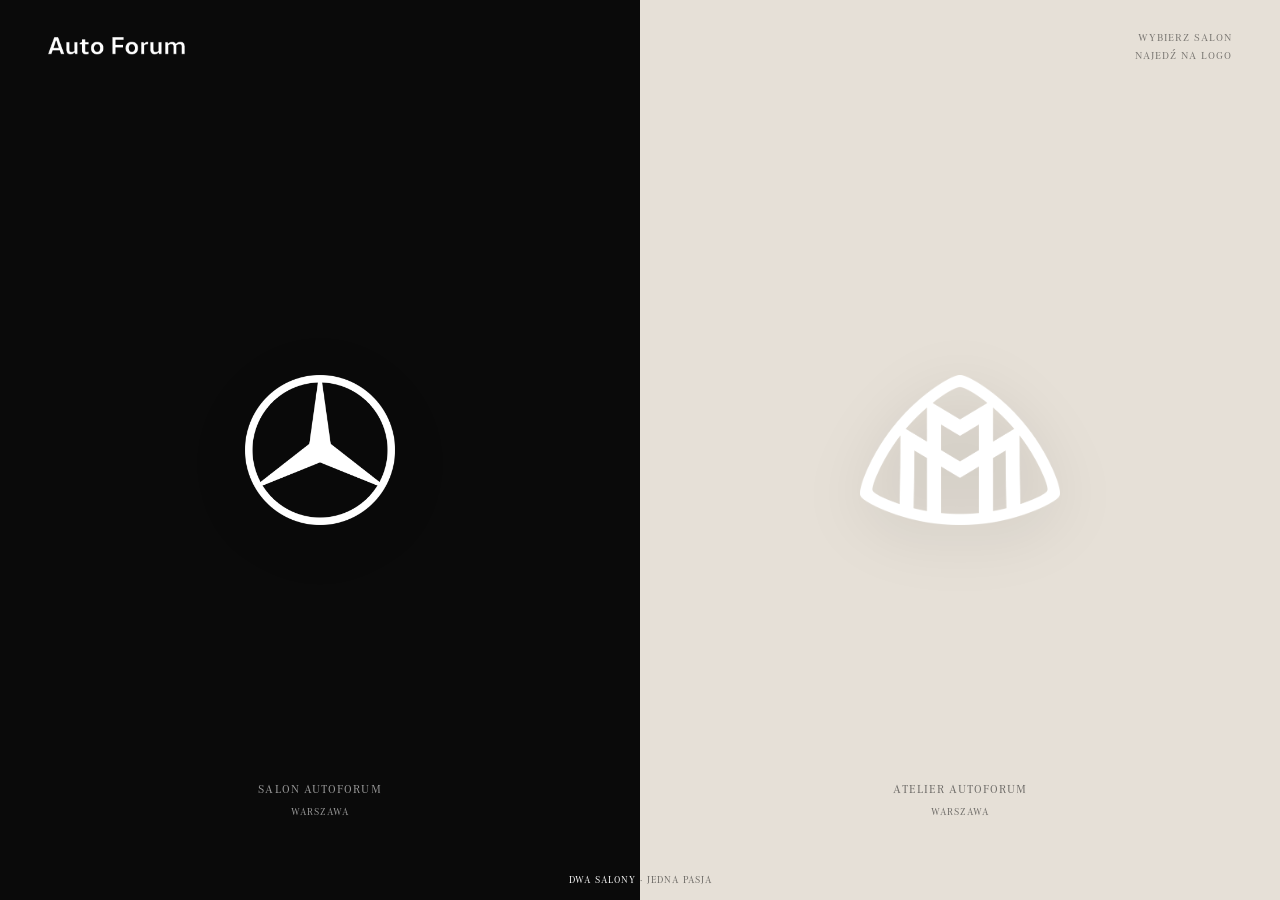
==== index.html @ b2882596 "V3" ====
<!DOCTYPE html>
<html lang="pl">
<head>
  <meta charset="UTF-8" />
  <meta name="viewport" content="width=device-width, initial-scale=1, viewport-fit=cover" />
  <title>AUTOFORUM Warszawa — Mercedes-Benz × Mercedes-Maybach</title>
  <meta name="description" content="Dwa nowe salony Autoforum w Warszawie. Mercedes-Benz i Mercedes-Maybach. Wybierz świat, do którego chcesz wejść." />

  <link rel="stylesheet" href="css/common.css" />
  <link rel="stylesheet" href="css/landing.css" />
</head>
<body class="landing">

  <header class="landing-header">
    <a class="af-logo" href="index.html" aria-label="Autoforum — strona główna">
      <img class="af-logo__img" src="assets/img/autoforumlogo.png" alt="Auto Forum" />
    </a>

    <div class="landing-header__meta">
      <b>Wybierz salon</b><br />
      Najedź na logo
    </div>
  </header>

  <main class="split" aria-label="Wybór salonu">

    <!-- ============ Mercedes-Benz half ============ -->
    <a class="half half--mb" href="mercedes.html" data-target="mercedes" aria-label="Salon Mercedes-Benz w Warszawie">
      <div class="half-bg" aria-hidden="true"></div>

      <div class="half-content">
        <div class="half-logo">
          <img class="half-logo__img"
               src="assets/img/Mercedes-Logo.svg.png"
               alt="Mercedes-Benz" />
        </div>
      </div>

      <div class="half-meta">
        <b>Salon Autoforum</b>
        <span>Warszawa</span>
      </div>


    </a>

    <!-- ============ Mercedes-Maybach half ============ -->
    <a class="half half--mh" href="maybach.html" data-target="maybach" aria-label="Atelier Mercedes-Maybach w Warszawie">
      <div class="half-bg" aria-hidden="true"></div>

      <div class="half-content">
        <div class="half-logo">
          <img class="half-logo__img"
               src="assets/img/maybach-sign-logo.png"
               alt="Mercedes-Maybach" />
        </div>
      </div>

      <div class="half-meta">
        <b>Atelier Autoforum</b>
        <span>Warszawa</span>
      </div>

    </a>
  </main>

  <footer class="landing-footer">
    <span class="ft-center"><span class="ft-lead">Dwa salony</span> · jedna pasja</span>
  </footer>

  <script src="js/landing.js"></script>
</body>
</html>
---- css/common.css ----
/* ==========================================================================
   AUTOFORUM Demo — common styles
   Tylko dwa fonty: Corporate A Pro Regular + Inter Regular (lokalne).
   Brak italica, brak innych wag.
   ========================================================================== */

@font-face {
  font-family: 'Corporate A';
  src: url('../assets/fonts/CorporateAPro-Regular.ttf') format('truetype');
  font-weight: 400;
  font-style: normal;
  font-display: swap;
}

@font-face {
  font-family: 'Inter';
  src: url('../assets/fonts/Inter-Regular.otf') format('opentype');
  font-weight: 400;
  font-style: normal;
  font-display: swap;
}

*,
*::before,
*::after {
  box-sizing: border-box;
  margin: 0;
  padding: 0;
}

html {
  scroll-behavior: smooth;
  -webkit-text-size-adjust: 100%;
}

html,
body {
  width: 100%;
  min-height: 100%;
  overflow-x: hidden;
}

body {
  font-family: 'Corporate A', -apple-system, BlinkMacSystemFont, 'Segoe UI', sans-serif;
  font-weight: 400;
  font-style: normal;
  line-height: 1.55;
  color: #0a0a0a;
  background: #fff;
  -webkit-font-smoothing: antialiased;
  -moz-osx-font-smoothing: grayscale;
  text-rendering: optimizeLegibility;
}

h1, h2, h3, h4, h5, h6 {
  font-family: 'Corporate A', sans-serif;
  font-weight: 400;
  font-style: normal;
  letter-spacing: 0;
}

img,
video,
svg {
  display: block;
  max-width: 100%;
}

a {
  color: inherit;
  text-decoration: none;
}

button {
  font: inherit;
  color: inherit;
  background: none;
  border: none;
  cursor: pointer;
}

::selection {
  background: #0a0a0a;
  color: #fff;
}

/* Italic in classes is forbidden — accents come from size, spacing or color. */
em, i {
  font-style: normal;
}

/* ----- AUTOFORUM dealer logo (using PNG asset) ---------------------------- */

.af-logo {
  display: inline-flex;
  align-items: center;
  height: 22px;
  line-height: 0;
}

.af-logo__img {
  height: 100%;
  width: auto;
  display: block;
  /* original is dark text — base case (light backgrounds, scrolled topbar) */
}

/* On dark backgrounds — invert dark logo to white */
.af-logo--light .af-logo__img,
.topbar:not(.scrolled) .af-logo--adaptive .af-logo__img {
  filter: brightness(0) invert(1);
}

/* ----- Top navbar (Mercedes / Maybach pages) ------------------------------ */

.topbar {
  position: fixed;
  top: 0;
  left: 0;
  right: 0;
  z-index: 50;
  display: flex;
  align-items: center;
  justify-content: space-between;
  padding: 22px 48px;
  transition: background 0.4s ease, backdrop-filter 0.4s ease, padding 0.4s ease;
}

.topbar.scrolled {
  padding: 14px 48px;
  background: rgba(255, 255, 255, 0.92);
  backdrop-filter: blur(14px);
  -webkit-backdrop-filter: blur(14px);
  border-bottom: 1px solid rgba(0, 0, 0, 0.06);
}

.topbar-cream.scrolled {
  background: rgba(230, 224, 215, 0.92);
  border-bottom: 1px solid rgba(26, 26, 26, 0.08);
}

.topbar-left,
.topbar-right {
  display: flex;
  align-items: center;
  gap: 1.5rem;
}

.topbar-nav {
  display: flex;
  align-items: center;
  gap: 2rem;
  font-family: 'Corporate A', sans-serif;
  font-size: 12px;
  letter-spacing: 0.09em;
  text-transform: uppercase;
}

.topbar-nav a {
  position: relative;
  padding: 4px 0;
  opacity: 0.85;
  transition: opacity 0.25s ease;
}

.topbar-nav a:hover {
  opacity: 1;
}

.topbar-nav a::after {
  content: '';
  position: absolute;
  left: 0;
  bottom: -2px;
  width: 0;
  height: 1px;
  background: currentColor;
  transition: width 0.35s cubic-bezier(0.77, 0, 0.175, 1);
}

.topbar-nav a:hover::after {
  width: 100%;
}

.topbar-back {
  display: inline-flex;
  align-items: center;
  gap: 0.5rem;
  font-family: 'Corporate A', sans-serif;
  font-size: 11px;
  letter-spacing: 0.13em;
  text-transform: uppercase;
  opacity: 0.75;
  transition: opacity 0.25s ease, transform 0.25s ease;
}

.topbar-back:hover {
  opacity: 1;
  transform: translateX(-3px);
}

/* Hamburger (tylko mobile/tablet — pokazany w media query) */
.topbar-burger {
  display: none;
  flex-direction: column;
  justify-content: center;
  gap: 5px;
  width: 44px;
  height: 44px;
  padding: 10px;
  margin: -10px;
  background: transparent;
  border: 0;
  cursor: pointer;
  z-index: 60;
  color: inherit;
}

.topbar-burger span {
  display: block;
  width: 100%;
  height: 1.5px;
  background: currentColor;
  transition: transform 0.35s ease, opacity 0.2s ease;
}

.topbar.nav-open .topbar-burger span:nth-child(1) {
  transform: translateY(6.5px) rotate(45deg);
}

.topbar.nav-open .topbar-burger span:nth-child(2) {
  opacity: 0;
}

.topbar.nav-open .topbar-burger span:nth-child(3) {
  transform: translateY(-6.5px) rotate(-45deg);
}

/* ----- Page reveal -------------------------------------------------------- */

.page-reveal {
  position: fixed;
  inset: 0;
  z-index: 9999;
  pointer-events: none;
  background: #fff;
  transform-origin: top;
  animation: pageReveal 1.4s cubic-bezier(0.86, 0, 0.07, 1) forwards;
}

.page-reveal--cream {
  background: #e6e0d7;
}

@keyframes pageReveal {
  0% {
    transform: scaleY(1);
  }
  60% {
    transform: scaleY(1);
  }
  100% {
    transform: scaleY(0);
  }
}

.page-reveal__mark {
  position: absolute;
  top: 50%;
  left: 50%;
  transform: translate(-50%, -50%);
  animation: markFade 1s ease forwards;
}

.page-reveal__mark img {
  width: 110px;
  height: auto;
  display: block;
}

@keyframes markFade {
  0% {
    opacity: 0;
    transform: translate(-50%, -50%) scale(0.7);
  }
  40% {
    opacity: 1;
    transform: translate(-50%, -50%) scale(1);
  }
  85% {
    opacity: 1;
    transform: translate(-50%, -50%) scale(1.1);
  }
  100% {
    opacity: 0;
    transform: translate(-50%, -50%) scale(2);
  }
}

/* Stagger reveal for hero content after the curtain leaves */

.intro-stagger > * {
  opacity: 0;
  transform: translateY(28px);
  animation: introIn 1.1s cubic-bezier(0.22, 1, 0.36, 1) forwards;
}

.intro-stagger > *:nth-child(1) { animation-delay: 1.1s; }
.intro-stagger > *:nth-child(2) { animation-delay: 1.25s; }
.intro-stagger > *:nth-child(3) { animation-delay: 1.4s; }
.intro-stagger > *:nth-child(4) { animation-delay: 1.55s; }
.intro-stagger > *:nth-child(5) { animation-delay: 1.7s; }
.intro-stagger > *:nth-child(6) { animation-delay: 1.85s; }

@keyframes introIn {
  0% {
    opacity: 0;
    transform: translateY(28px);
  }
  100% {
    opacity: 1;
    transform: translateY(0);
  }
}

/* Reveal-on-scroll utility */

.reveal {
  opacity: 0;
  transform: translateY(40px);
  transition: opacity 1s cubic-bezier(0.22, 1, 0.36, 1),
              transform 1s cubic-bezier(0.22, 1, 0.36, 1);
}

.reveal.in-view {
  opacity: 1;
  transform: translateY(0);
}

.reveal-delay-1 { transition-delay: 0.1s; }
.reveal-delay-2 { transition-delay: 0.2s; }
.reveal-delay-3 { transition-delay: 0.3s; }
.reveal-delay-4 { transition-delay: 0.4s; }

/* ----- Buttons ------------------------------------------------------------ */

.btn {
  display: inline-flex;
  align-items: center;
  justify-content: center;
  gap: 0.7rem;
  padding: 14px 26px;
  font-family: 'Corporate A', sans-serif;
  font-size: 12px;
  letter-spacing: 0.11em;
  text-transform: uppercase;
  border: 1px solid currentColor;
  background: transparent;
  color: inherit;
  cursor: pointer;
  transition: background 0.4s ease, color 0.4s ease, transform 0.4s ease;
  text-decoration: none;
}

.btn:hover {
  background: currentColor;
}

.btn:hover .btn-label {
  color: var(--btn-hover-color, #fff);
}

.btn-arrow {
  width: 14px;
  height: 14px;
  transition: transform 0.4s ease;
}

.btn:hover .btn-arrow {
  transform: translateX(4px);
}

.btn--solid {
  background: #0a0a0a;
  color: #fff;
  border-color: #0a0a0a;
  /* na hover tło znika → etykieta musi być ciemna (nie domyślne #fff) */
  --btn-hover-color: #0a0a0a;
}

.btn--solid:hover {
  background: transparent;
  color: #0a0a0a;
}

.btn--bronze {
  border-color: #8b6f3f;
  color: #8b6f3f;
  --btn-hover-color: #e6e0d7;
}

.btn--bronze:hover {
  background: #8b6f3f;
  color: #e6e0d7;
}

.btn--dark {
  border-color: #1a1a1a;
  color: #1a1a1a;
}

.btn--dark:hover {
  background: #1a1a1a;
  color: #e6e0d7;
}

/* Helpers */

.eyebrow {
  display: inline-block;
  font-family: 'Corporate A', sans-serif;
  font-size: 11px;
  letter-spacing: 0.17em;
  text-transform: uppercase;
  margin-bottom: 1.4rem;
  opacity: 0.7;
}

.container {
  max-width: 1440px;
  margin: 0 auto;
  padding: 0 48px;
}

/* ----- Booking modal (struktura — kolory w mercedes.css / maybach.css) ---- */

.af-modal {
  position: fixed;
  inset: 0;
  z-index: 9000;
  display: flex;
  align-items: center;
  justify-content: center;
  padding: 24px;
  opacity: 0;
  visibility: hidden;
  transition: opacity 0.4s ease, visibility 0.4s ease;
}

.af-modal.is-open {
  opacity: 1;
  visibility: visible;
}

.af-modal__overlay {
  position: absolute;
  inset: 0;
  background: rgba(8, 8, 8, 0.55);
  backdrop-filter: blur(4px);
  -webkit-backdrop-filter: blur(4px);
}

.af-modal__dialog {
  position: relative;
  width: 100%;
  max-width: 560px;
  max-height: calc(100vh - 48px);
  overflow-y: auto;
  padding: clamp(2rem, 4vw, 3.4rem);
  transform: translateY(24px) scale(0.98);
  transition: transform 0.5s cubic-bezier(0.22, 1, 0.36, 1);
}

.af-modal.is-open .af-modal__dialog {
  transform: translateY(0) scale(1);
}

.af-modal__close {
  position: absolute;
  top: 18px;
  right: 18px;
  width: 40px;
  height: 40px;
  display: flex;
  align-items: center;
  justify-content: center;
  font-size: 24px;
  line-height: 1;
  background: transparent;
  border: 0;
  cursor: pointer;
  opacity: 0.55;
  transition: opacity 0.25s ease, transform 0.25s ease;
}

.af-modal__close:hover {
  opacity: 1;
  transform: rotate(90deg);
}

.af-modal__title {
  font-family: 'Corporate A', sans-serif;
  font-size: clamp(1.7rem, 3vw, 2.4rem);
  line-height: 1.12;
  letter-spacing: -0.005em;
  margin: 0 0 0.8rem;
}

.af-modal__sub {
  font-family: 'Corporate A', sans-serif;
  font-size: 0.98rem;
  line-height: 1.7;
  margin: 0 0 2rem;
  opacity: 0.75;
}

.af-modal [hidden] {
  display: none !important;
}

.af-modal__form {
  display: grid;
  grid-template-columns: 1fr 1fr;
  gap: 1.1rem 1.2rem;
}

.af-field {
  grid-column: 1 / -1;
  display: flex;
  flex-direction: column;
  gap: 0.5rem;
}

.af-field--half {
  grid-column: span 1;
}

.af-field label {
  font-family: 'Corporate A', sans-serif;
  font-size: 11px;
  letter-spacing: 0.13em;
  text-transform: uppercase;
  opacity: 0.7;
}

.af-field label span {
  text-transform: none;
  letter-spacing: 0;
  opacity: 0.6;
}

.af-field input,
.af-field textarea {
  font-family: 'Corporate A', sans-serif;
  font-size: 1rem;
  padding: 12px 0;
  background: transparent;
  border: 0;
  border-bottom: 1px solid;
  border-radius: 0;
  outline: none;
  color: inherit;
  transition: border-color 0.3s ease;
  -webkit-appearance: none;
  appearance: none;
}

.af-field textarea {
  resize: vertical;
  min-height: 56px;
}

.af-modal__submit {
  grid-column: 1 / -1;
  margin-top: 0.6rem;
  width: 100%;
}

.af-modal__note {
  grid-column: 1 / -1;
  font-family: 'Corporate A', sans-serif;
  font-size: 11px;
  line-height: 1.6;
  letter-spacing: 0.02em;
  opacity: 0.5;
  margin: 0.4rem 0 0;
}

.af-modal__success {
  text-align: center;
  padding: 1.5rem 0 0.5rem;
}

.af-modal__success .btn {
  margin: 1.6rem auto 0;
}

@media (max-width: 560px) {
  .af-modal__form {
    grid-template-columns: 1fr;
  }
  .af-field--half {
    grid-column: 1 / -1;
  }
}

/* ----- Team page (struktura — kolory w mercedes.css / maybach.css) -------- */

.team-hero {
  position: relative;
  width: 100%;
  min-height: clamp(440px, 74vh, 780px);
  display: flex;
  align-items: center;
  justify-content: center;
  padding: 24px;
}

.team-ph {
  display: flex;
  flex-direction: column;
  align-items: center;
  gap: 0.7rem;
  text-align: center;
  line-height: 1;
}

.team-hero__ph {
  padding: 36px 72px;
}

.team-hero--media {
  display: block;
  min-height: 0;
  padding: 0;
  line-height: 0;
}

.team-hero__img {
  width: 100%;
  height: auto;
  display: block;
}

.team-ph__lead {
  font-family: 'Corporate A', sans-serif;
  letter-spacing: 0.22em;
  text-transform: uppercase;
}

.team-hero__ph .team-ph__lead {
  font-size: 14px;
  letter-spacing: 0.24em;
}

.team-ph__sub {
  font-family: 'Corporate A', sans-serif;
  font-size: 11px;
  letter-spacing: 0.22em;
  text-transform: uppercase;
  opacity: 0.5;
}

.team-list {
  width: 100%;
}

.team-member {
  display: grid;
  grid-template-columns: minmax(220px, 23%) 1fr;
  align-items: stretch;
  min-height: clamp(240px, 34vh, 360px);
}

.team-member__ph {
  display: flex;
  flex-direction: column;
  align-items: center;
  justify-content: center;
  gap: 0.55rem;
  text-align: center;
  line-height: 1;
}

.team-member__ph .team-ph__lead {
  font-size: clamp(1.3rem, 2.2vw, 1.9rem);
  letter-spacing: 0.14em;
}

.team-member__info {
  display: flex;
  flex-direction: column;
  align-items: center;
  justify-content: center;
  text-align: center;
  gap: 0.55rem;
  padding: 3rem 8vw;
}

.team-member__name {
  font-family: 'Corporate A', sans-serif;
  font-size: clamp(1.4rem, 2.4vw, 2rem);
  letter-spacing: -0.005em;
}

.team-member__contact {
  font-family: 'Corporate A', sans-serif;
  font-size: 1.02rem;
  line-height: 1.9;
  opacity: 0.75;
}

@media (max-width: 768px) {
  .team-member {
    grid-template-columns: 1fr;
  }
  .team-member__ph {
    padding: 52px 0;
  }
  .team-member__info {
    padding: 2.4rem 22px 3rem;
  }
}

/* ----- Tablet ------------------------------------------------------------- */

@media (max-width: 1024px) {
  .topbar {
    padding: 18px 32px;
  }

  .topbar.scrolled {
    padding: 12px 32px;
  }

  .container {
    padding: 0 32px;
  }
}

/* ----- Mobile / small tablet — hamburger nav ------------------------------ */

@media (max-width: 768px) {
  .topbar {
    padding: 16px 22px;
  }

  .topbar.scrolled {
    padding: 10px 22px;
  }

  .container {
    padding: 0 22px;
  }

  .topbar-burger {
    display: flex;
  }

  .topbar-right {
    display: none;
  }

  /* nav → pełnoekranowe menu (kolory motywu w mercedes.css / maybach.css) */
  .topbar-nav {
    position: fixed;
    inset: 0;
    left: 0;
    right: 0;
    flex-direction: column;
    align-items: center;
    justify-content: center;
    gap: 2rem;
    padding: 24px;
    font-size: 17px;
    letter-spacing: 0.12em;
    background: #fff;
    transform: translateY(-100%);
    opacity: 0;
    pointer-events: none;
    transition: transform 0.55s cubic-bezier(0.77, 0, 0.175, 1),
                opacity 0.4s ease;
    z-index: 55;
  }

  .topbar.nav-open .topbar-nav {
    transform: translateY(0);
    opacity: 1;
    pointer-events: auto;
  }

  .topbar-nav a {
    opacity: 0.9;
    padding: 6px 0;
  }

  .topbar-nav a::after {
    display: none;
  }

  body.nav-locked {
    overflow: hidden;
  }
}

/* ----- Small phones ------------------------------------------------------- */

@media (max-width: 480px) {
  .af-modal {
    padding: 14px;
  }

  .af-modal__dialog {
    max-height: calc(100svh - 28px);
    padding: 2rem 1.5rem;
  }

  .af-modal__close {
    top: 12px;
    right: 12px;
  }

  .btn {
    padding: 13px 22px;
  }
}
---- css/landing.css ----
/* ==========================================================================
   AUTOFORUM Landing — split screen Mercedes-Benz / Mercedes-Maybach
   Lewa: jasna (białe / Mercedes), prawa: kremowa #e6e0d7 (Maybach)
   ========================================================================== */

.landing {
  height: 100vh;
  background: #fff;
  color: #0a0a0a;
  overflow: hidden;
  position: relative;
}

/* ----- Header ------------------------------------------------------------- */

.landing-header {
  position: fixed;
  top: 0;
  left: 0;
  right: 0;
  z-index: 30;
  display: flex;
  align-items: center;
  justify-content: space-between;
  padding: 28px 48px;
  pointer-events: none;
}

.landing-header > * {
  pointer-events: auto;
}

.landing-header__meta {
  font-family: 'Corporate A', sans-serif;
  font-size: 11px;
  letter-spacing: 0.09em;
  text-transform: uppercase;
  opacity: 0.5;
  text-align: right;
  line-height: 1.6;
}

.landing-header__meta b {
  font-weight: 400;
  opacity: 1;
}

/* logo Autoforum siedzi nad lewą (czarną) połową — domyślnie białe,
   na hover lewej połowy tło robi się jasne → logo wraca ciemne */
.landing .landing-header .af-logo__img {
  filter: brightness(0) invert(1);
  transition: filter 0.5s ease;
}

.landing:has(.half--mb:hover) .landing-header .af-logo__img {
  filter: none;
}

/* ----- Split panels ------------------------------------------------------- */

.split {
  position: relative;
  display: flex;
  height: 100vh;
  width: 100%;
}

.half {
  position: relative;
  flex: 1;
  display: flex;
  align-items: center;
  justify-content: center;
  overflow: hidden;
  cursor: pointer;
  transition: flex 0.9s cubic-bezier(0.77, 0, 0.175, 1),
              filter 0.6s ease;
}

.half--mb {
  background: #0a0a0a;
  color: #fff;
  transition: flex 0.9s cubic-bezier(0.77, 0, 0.175, 1),
              filter 0.6s ease,
              color 0.5s ease;
}

/* hover na lewej połowie — tło wjeżdża jasnym zdjęciem, tekst na czarny */
.half--mb:hover {
  color: #0a0a0a;
}

.half--mh {
  background: #e6e0d7;
  color: #1a1a1a;
}

.half-bg {
  position: absolute;
  inset: 0;
  z-index: 0;
  opacity: 0;
  transform: scale(1.06);
  transition: opacity 0.9s cubic-bezier(0.22, 1, 0.36, 1),
              transform 1.4s cubic-bezier(0.22, 1, 0.36, 1);
  background-size: cover;
  background-position: center;
}

.half--mb .half-bg {
  background-image:
    linear-gradient(180deg, rgba(255,255,255,0.55) 0%, rgba(255,255,255,0.15) 60%, rgba(255,255,255,0.85) 100%),
    url('../assets/img/zdj/zdj-mb-index.webp');
}

.half--mh .half-bg {
  background-image:
    linear-gradient(180deg, rgba(230,224,215,0.6) 0%, rgba(230,224,215,0.2) 60%, rgba(230,224,215,0.92) 100%),
    url('../assets/img/zdj/zdj-mm-index.webp');
}

.half-content {
  position: relative;
  z-index: 3;
  display: flex;
  flex-direction: column;
  align-items: center;
  gap: 26px;
  transition: transform 0.9s cubic-bezier(0.77, 0, 0.175, 1),
              opacity 0.5s ease;
}

.half-logo {
  display: flex;
  align-items: center;
  justify-content: center;
}

.half-logo__img {
  display: block;
  filter: drop-shadow(0 12px 30px rgba(0, 0, 0, 0.12));
}

.half--mb .half-logo__img {
  width: 150px;
  height: 150px;
  object-fit: contain;
}

.half--mh .half-logo__img {
  width: 200px;
  height: auto;
}

.half-brand {
  font-family: 'Corporate A', sans-serif;
  font-size: 13px;
  letter-spacing: 0.22em;
  text-transform: uppercase;
}

.half--mh .half-brand {
  letter-spacing: 0.25em;
}

.half-meta {
  position: absolute;
  bottom: 9vh;
  left: 0;
  right: 0;
  z-index: 4;
  display: flex;
  flex-direction: column;
  align-items: center;
  gap: 6px;
  font-family: 'Corporate A', sans-serif;
  font-size: 10px;
  letter-spacing: 0.11em;
  text-transform: uppercase;
  opacity: 0.6;
  transition: opacity 0.5s ease, transform 0.6s ease;
}

.half-meta b {
  font-weight: 400;
  opacity: 1;
  font-size: 12px;
  letter-spacing: 0.09em;
}

.half-cta {
  position: absolute;
  bottom: 18vh;
  left: 50%;
  transform: translate(-50%, 30px);
  z-index: 5;
  font-family: 'Corporate A', sans-serif;
  font-size: 11px;
  letter-spacing: 0.16em;
  text-transform: uppercase;
  display: inline-flex;
  align-items: center;
  gap: 0.7rem;
  padding: 12px 22px;
  border: 1px solid currentColor;
  opacity: 0;
  transition: opacity 0.5s ease, transform 0.5s ease;
}

/* ----- Hover behaviour ---------------------------------------------------- */

.split:hover .half:not(:hover) {
  flex: 0.85;
  filter: brightness(0.92) saturate(0.85);
}

.half:hover .half-bg {
  opacity: 1;
  transform: scale(1);
}

.half:hover .half-content {
  transform: translateY(-7vh);
}

.half:hover .half-meta {
  opacity: 0.85;
  transform: translateY(-12px);
}

.half:hover .half-cta {
  opacity: 1;
  transform: translate(-50%, 0);
}

/* ----- Footer strip ------------------------------------------------------- */

.landing-footer {
  position: fixed;
  bottom: 28px;
  left: 0;
  right: 0;
  z-index: 30;
  display: flex;
  justify-content: space-between;
  padding: 0 48px;
  font-family: 'Corporate A', sans-serif;
  font-size: 10px;
  letter-spacing: 0.1em;
  text-transform: uppercase;
  pointer-events: none;
  color: rgba(0, 0, 0, 0.55);
}

.landing-footer .ft-center {
  position: absolute;
  left: 50%;
  transform: translateX(-50%);
  transition: left 0.9s cubic-bezier(0.77, 0, 0.175, 1);
}

/* "Dwa salony" — białe nad czarną lewą połową, czarne gdy lewa podświetlona;
   "· jedna pasja" zostaje w domyślnym kolorze stopki */
.landing-footer .ft-lead {
  color: #fff;
  transition: color 0.5s ease;
}

.landing:has(.half--mb:hover) .ft-lead {
  color: #0a0a0a;
}

.landing:has(.half--mb:hover) .ft-center {
  left: 54.054%;
}

.landing:has(.half--mh:hover) .ft-center {
  left: 45.946%;
}

/* ----- Click transition --------------------------------------------------- */

.half--clicked {
  flex: 1.6 !important;
  z-index: 50;
}

.half--clicked ~ .half {
  opacity: 0;
  transition: opacity 0.6s ease;
}

.half--clicked .half-content {
  transform: translateY(-5vh) scale(2.2);
  opacity: 0;
  transition: transform 1.2s cubic-bezier(0.77, 0, 0.175, 1),
              opacity 1s ease 0.2s;
}

.half--clicked .half-bg {
  opacity: 1;
  transform: scale(1.15);
  transition: opacity 0.6s ease, transform 1.4s cubic-bezier(0.77, 0, 0.175, 1);
}

/* ----- Responsive --------------------------------------------------------- */

@media (max-width: 768px) {
  .landing-header {
    padding: 18px 22px;
  }

  .split {
    flex-direction: column;
  }

  .half {
    flex: 1;
  }

  .half--mb .half-logo__img { width: 90px; height: 90px; }
  .half--mh .half-logo__img { width: 130px; }

  .split:hover .half:not(:hover) {
    flex: 1;
    filter: none;
  }

  .landing-footer {
    padding: 0 22px;
    font-size: 9px;
  }

  .landing-footer .ft-center {
    display: none;
  }
}

/* ----- Stabilna wysokość na mobilnych przeglądarkach -------------------- */

@supports (height: 100svh) {
  .landing { height: 100svh; }
  .split { height: 100svh; }
}

/* Na urządzeniach dotykowych nie ma :hover — pokaż tła połówek od razu */
@media (hover: none) {
  .half-bg {
    opacity: 1;
    transform: none;
  }
  .half-meta {
    opacity: 0.85;
  }
}

@media (max-width: 768px) {
  .half-content {
    transform: none !important;
  }
  .half-meta {
    bottom: 5vh;
  }
}

@media (max-width: 480px) {
  .landing-header {
    padding: 16px 18px;
  }
  .landing-header__meta {
    font-size: 10px;
  }
  .half--mb .half-logo__img { width: 74px; height: 74px; }
  .half--mh .half-logo__img { width: 104px; }
  .landing-footer { bottom: 16px; padding: 0 18px; }
}
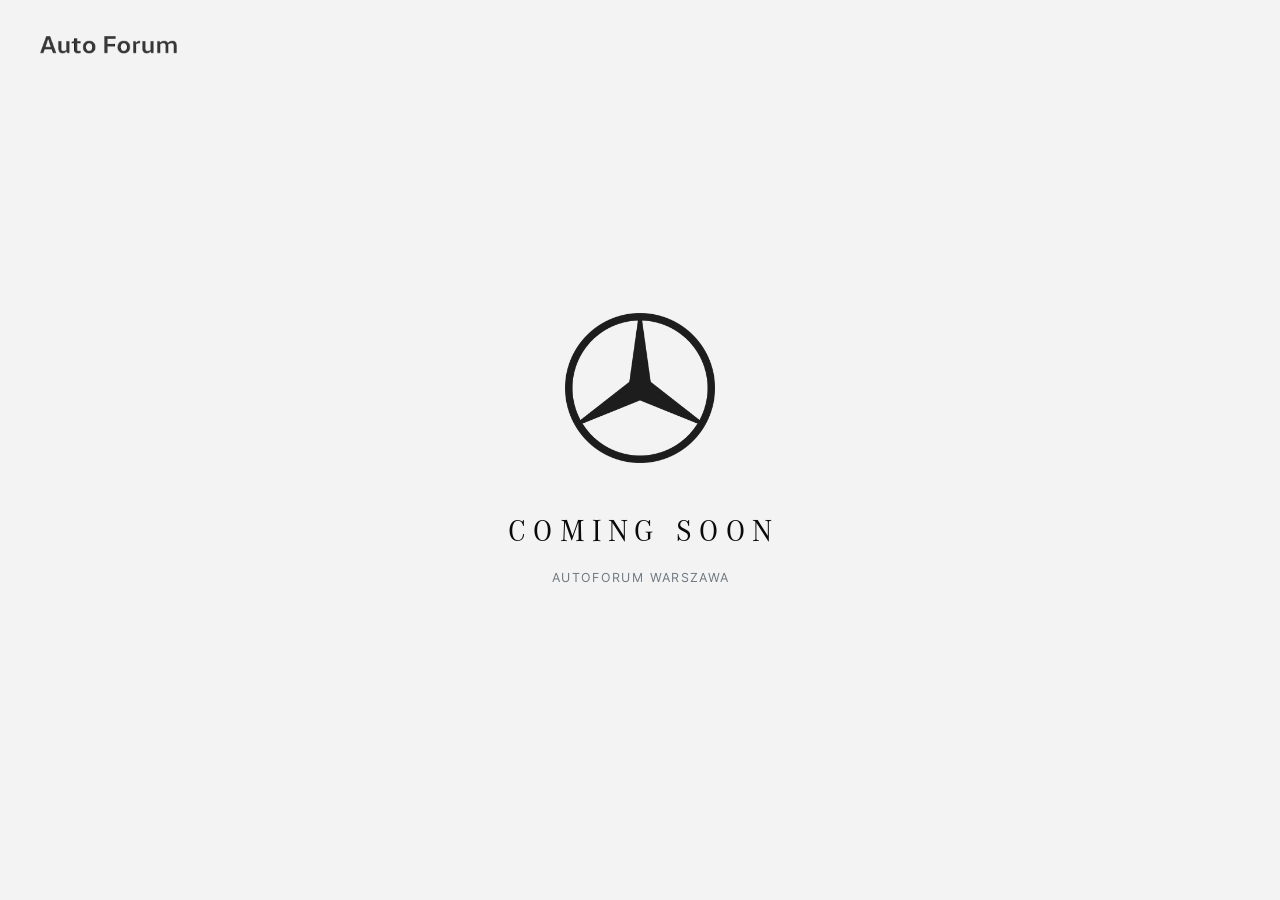
==== commit 09d4acd1: "Coming Update" ====
--- a/index.html
+++ b/index.html
@@ -3,22 +3,23 @@
 <head>
   <meta charset="UTF-8" />
   <meta name="viewport" content="width=device-width, initial-scale=1, viewport-fit=cover" />
-  <title>AUTOFORUM Warszawa — Mercedes-Benz × Mercedes-Maybach</title>
-  <meta name="description" content="Dwa nowe salony Autoforum w Warszawie. Mercedes-Benz i Mercedes-Maybach. Wybierz świat, do którego chcesz wejść." />
+  <title data-cms="landing.title">AUTOFORUM Warszawa — Mercedes-Benz × Mercedes-Maybach</title>
+  <meta name="description" content="Dwa nowe salony Autoforum w Warszawie. Mercedes-Benz i Mercedes-Maybach. Wybierz świat, do którego chcesz wejść." data-cms-attr="content:landing.meta_description" />
 
   <link rel="stylesheet" href="css/common.css" />
   <link rel="stylesheet" href="css/landing.css" />
+  <script src="js/coming-soon.js"></script>
 </head>
-<body class="landing">
+<body class="landing" data-cms-page="landing">
 
   <header class="landing-header">
     <a class="af-logo" href="index.html" aria-label="Autoforum — strona główna">
-      <img class="af-logo__img" src="assets/img/autoforumlogo.png" alt="Auto Forum" />
+      <img class="af-logo__img" src="assets/img/autoforumlogo.png" alt="Auto Forum" data-cms-src="global.logo.autoforum" />
     </a>
 
     <div class="landing-header__meta">
-      <b>Wybierz salon</b><br />
-      Najedź na logo
+      <b data-cms="landing.header.eyebrow">Wybierz salon</b><br />
+      <span data-cms="landing.header.hint">Najedź na logo</span>
     </div>
   </header>
 
@@ -32,13 +33,14 @@
         <div class="half-logo">
           <img class="half-logo__img"
                src="assets/img/Mercedes-Logo.svg.png"
-               alt="Mercedes-Benz" />
+               alt="Mercedes-Benz"
+               data-cms-src="global.logo.mb_star" />
         </div>
       </div>
 
       <div class="half-meta">
-        <b>Salon Autoforum</b>
-        <span>Warszawa</span>
+        <b data-cms="landing.mb.meta_lead">Salon Autoforum</b>
+        <span data-cms="landing.mb.meta_city">Warszawa</span>
       </div>
 
 
@@ -52,22 +54,26 @@
         <div class="half-logo">
           <img class="half-logo__img"
                src="assets/img/maybach-sign-logo.png"
-               alt="Mercedes-Maybach" />
+               alt="Mercedes-Maybach"
+               data-cms-src="global.logo.mh_crest" />
         </div>
       </div>
 
       <div class="half-meta">
-        <b>Atelier Autoforum</b>
-        <span>Warszawa</span>
+        <b data-cms="landing.mh.meta_lead">Atelier Autoforum</b>
+        <span data-cms="landing.mh.meta_city">Warszawa</span>
       </div>
 
     </a>
   </main>
 
+  <div class="cms-region" data-cms-region="landing.before-footer"></div>
+
   <footer class="landing-footer">
-    <span class="ft-center"><span class="ft-lead">Dwa salony</span> · jedna pasja</span>
+    <span class="ft-center"><span class="ft-lead" data-cms="landing.footer.lead">Dwa salony</span><span data-cms="landing.footer.tail"> · jedna pasja</span></span>
   </footer>
 
+  <script src="js/cms.js"></script>
   <script src="js/landing.js"></script>
 </body>
 </html>
--- a/css/common.css
+++ b/css/common.css
@@ -801,6 +801,19 @@
   body.nav-locked {
     overflow: hidden;
   }
+
+  /* Otwarte menu: zdejmij backdrop-filter z topbara.
+     backdrop-filter na .scrolled tworzy containing-block dla position:fixed
+     potomka → pełnoekranowe .topbar-nav zapadało się w pasek po scrollu.
+     transition:none, by zmiana była natychmiastowa (bez „skoku" menu). */
+  .topbar.nav-open,
+  .topbar.nav-open.scrolled {
+    background: transparent;
+    -webkit-backdrop-filter: none;
+    backdrop-filter: none;
+    border-bottom-color: transparent;
+    transition: none;
+  }
 }
 
 /* ----- Small phones ------------------------------------------------------- */
@@ -824,3 +837,74 @@
     padding: 13px 22px;
   }
 }
+
+/* ==========================================================================
+   CMS — minimal styles for dynamic block types not reusing existing classes
+   ========================================================================== */
+
+.cms-region:empty {
+  display: none;
+}
+
+.cms-promo-strip {
+  display: flex;
+  align-items: center;
+  justify-content: center;
+  gap: 1.4rem;
+  padding: 1.1rem 6vw;
+  text-decoration: none;
+  font-family: 'Inter', system-ui, sans-serif;
+  font-size: 0.86rem;
+  letter-spacing: 0.10em;
+  text-transform: uppercase;
+  background: #0a0a0a;
+  color: #fafafa;
+  border-top: 1px solid rgba(255, 255, 255, 0.06);
+  border-bottom: 1px solid rgba(255, 255, 255, 0.06);
+  transition: background-color 0.25s ease;
+}
+
+.cms-promo-strip:hover {
+  background: #1a1a1a;
+}
+
+.cms-promo-strip__text {
+  display: inline-block;
+}
+
+.cms-promo-strip__cta {
+  display: inline-block;
+  border-bottom: 1px solid currentColor;
+  padding-bottom: 2px;
+}
+
+/* bronze (Maybach) variant */
+.cms-promo-strip--bronze {
+  background: #8b6f3f;
+  color: #f5ede0;
+  border-color: rgba(255, 255, 255, 0.10);
+}
+
+.cms-promo-strip--bronze:hover {
+  background: #9c7e48;
+}
+
+/* cream (Maybach light) variant */
+.cms-promo-strip--cream {
+  background: #dcd2c2;
+  color: #1a1a1a;
+  border-color: rgba(0, 0, 0, 0.08);
+}
+
+.cms-promo-strip--cream:hover {
+  background: #d4c9b5;
+}
+
+@media (max-width: 720px) {
+  .cms-promo-strip {
+    flex-direction: column;
+    gap: 0.5rem;
+    padding: 1rem 6vw;
+    font-size: 0.78rem;
+  }
+}
--- a/css/landing.css
+++ b/css/landing.css
@@ -336,6 +336,24 @@
   }
 }
 
+/* iPad (i inne touch ≤1024): pionowy układ zamiast 2 wąskich kolumn,
+   bo background:cover mocno przycinał auta na portretowym tablecie.
+   Desktop (hover: hover) zostaje przy podzielonym ekranie. */
+@media (max-width: 1024px) and (hover: none) {
+  .split {
+    flex-direction: column;
+  }
+
+  .half {
+    flex: 1;
+  }
+
+  .split:hover .half:not(:hover) {
+    flex: 1;
+    filter: none;
+  }
+}
+
 /* ----- Stabilna wysokość na mobilnych przeglądarkach -------------------- */
 
 @supports (height: 100svh) {
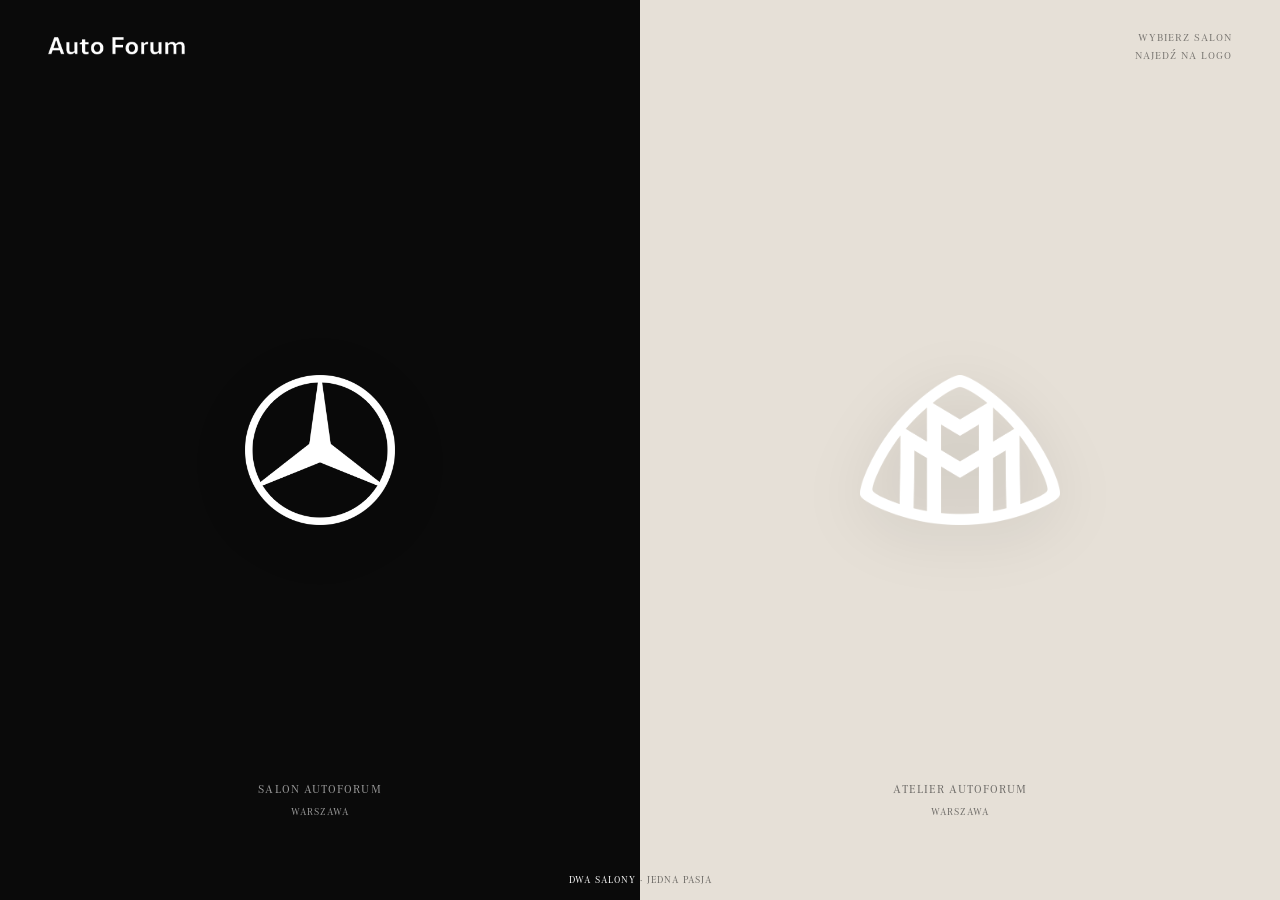
==== commit e0f900d6: "Edit Update" ====
--- a/index.html
+++ b/index.html
@@ -8,7 +8,6 @@
 
   <link rel="stylesheet" href="css/common.css" />
   <link rel="stylesheet" href="css/landing.css" />
-  <script src="js/coming-soon.js"></script>
 </head>
 <body class="landing" data-cms-page="landing">
 
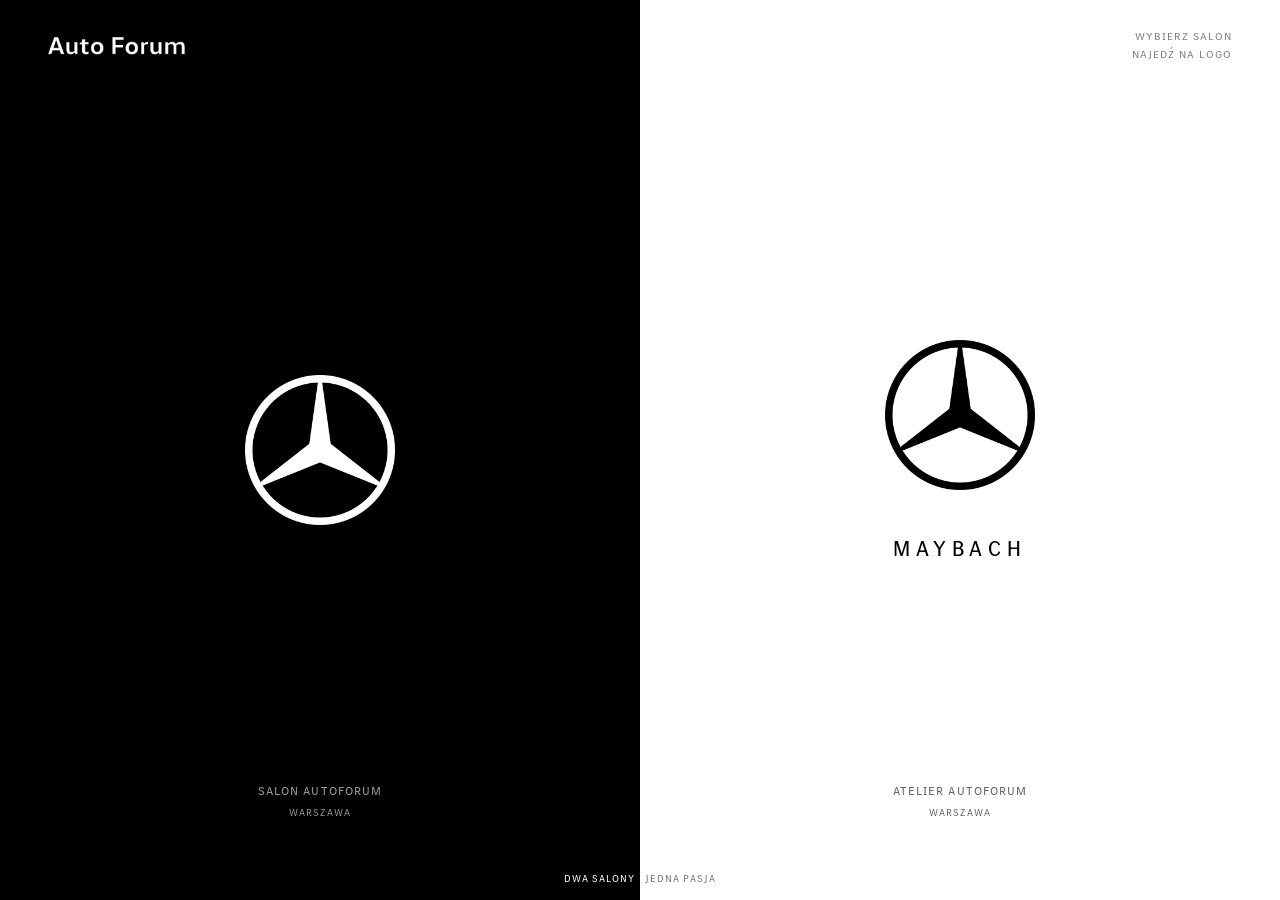
==== commit b42dc0d4: "Brand Update" ====
--- a/index.html
+++ b/index.html
@@ -50,11 +50,12 @@
       <div class="half-bg" aria-hidden="true"></div>
 
       <div class="half-content">
-        <div class="half-logo">
-          <img class="half-logo__img"
-               src="assets/img/maybach-sign-logo.png"
-               alt="Mercedes-Maybach"
-               data-cms-src="global.logo.mh_crest" />
+        <div class="half-logo half-logo--mh">
+          <img class="half-logo__img brand-star"
+               src="assets/img/Mercedes-Logo.svg.png"
+               alt="Mercedes-Benz"
+               data-cms-src="global.logo.mb_star" />
+          <span class="wordmark half-wordmark" aria-label="Maybach">Maybach</span>
         </div>
       </div>
 
--- a/css/common.css
+++ b/css/common.css
@@ -1,9 +1,77 @@
 /* ==========================================================================
    AUTOFORUM Demo — common styles
-   Tylko dwa fonty: Corporate A Pro Regular + Inter Regular (lokalne).
-   Brak italica, brak innych wag.
+   Typografia wg brand manualu Mercedes-Benz / Mercedes-Maybach (2026-08):
+     - nagłówki  → MB Corpo A Title/Screen Condensed (oficjalne woff2, lokalne)
+     - copy/UI   → MB Corpo S Text / Title (oficjalne woff2, lokalne)
+   Nagłówki zawsze WYRAŹNIE większe niż copy. Brak italica, brak innych wag.
+   Paleta: Deep Black #000 / Plain White #fff (+ szarości). Brak koloru jako
+   wyróżnienia tekstu.
    ========================================================================== */
 
+/* ===== Oficjalne webfonty Mercedes-Benz (Workbench fonts 2.4.0, WOFF2) =====
+   MB Corpo A Title Condensed  → nagłówki duże (≥ ~40 px)
+   MB Corpo A Screen1/2 Cond   → nagłówki mniejsze (UI, wg manualu)
+   MB Corpo S Text Regular/Bold → copy, UI, przyciski
+   MB Corpo S Title Regular/Bold → subheadline'y
+   Fallback: Corporate A Pro / Inter (lokalne, jak dotąd). */
+
+@font-face {
+  font-family: 'MB Corpo A';
+  src: url('../assets/fonts/MBCorpoATitleCond-Regular-Web.woff2') format('woff2');
+  font-weight: 400;
+  font-style: normal;
+  font-display: swap;
+}
+
+@font-face {
+  font-family: 'MB Corpo A Screen1';
+  src: url('../assets/fonts/MBCorpoAScreen1Cond-Regular-Web.woff2') format('woff2');
+  font-weight: 400;
+  font-style: normal;
+  font-display: swap;
+}
+
+@font-face {
+  font-family: 'MB Corpo A Screen2';
+  src: url('../assets/fonts/MBCorpoAScreen2Cond-Regular-Web.woff2') format('woff2');
+  font-weight: 400;
+  font-style: normal;
+  font-display: swap;
+}
+
+@font-face {
+  font-family: 'MB Corpo S';
+  src: url('../assets/fonts/MBCorpoSText-Regular-Web.woff2') format('woff2');
+  font-weight: 400;
+  font-style: normal;
+  font-display: swap;
+}
+
+@font-face {
+  font-family: 'MB Corpo S';
+  src: url('../assets/fonts/MBCorpoSText-Bold-Web.woff2') format('woff2');
+  font-weight: 700;
+  font-style: normal;
+  font-display: swap;
+}
+
+@font-face {
+  font-family: 'MB Corpo S Title';
+  src: url('../assets/fonts/MBCorpoSTitle-Regular-Web.woff2') format('woff2');
+  font-weight: 400;
+  font-style: normal;
+  font-display: swap;
+}
+
+@font-face {
+  font-family: 'MB Corpo S Title';
+  src: url('../assets/fonts/MBCorpoSTitle-Bold-Web.woff2') format('woff2');
+  font-weight: 700;
+  font-style: normal;
+  font-display: swap;
+}
+
+/* fallbacki lokalne */
 @font-face {
   font-family: 'Corporate A';
   src: url('../assets/fonts/CorporateAPro-Regular.ttf') format('truetype');
@@ -18,6 +86,15 @@
   font-weight: 400;
   font-style: normal;
   font-display: swap;
+}
+
+:root {
+  --font-head: 'MB Corpo A', 'Corporate A', 'Times New Roman', serif;        /* nagłówki */
+  --font-head-s: 'MB Corpo A Screen1', 'MB Corpo A', 'Corporate A', serif;   /* mniejsze nagłówki */
+  --font-text: 'MB Corpo S', 'Inter', -apple-system, BlinkMacSystemFont, 'Segoe UI', sans-serif; /* copy/UI */
+  --font-sub: 'MB Corpo S Title', 'MB Corpo S', 'Inter', sans-serif;         /* subheadline */
+  --black: #000;
+  --white: #fff;
 }
 
 *,
@@ -41,22 +118,69 @@
 }
 
 body {
-  font-family: 'Corporate A', -apple-system, BlinkMacSystemFont, 'Segoe UI', sans-serif;
+  font-family: var(--font-text);
   font-weight: 400;
   font-style: normal;
-  line-height: 1.55;
-  color: #0a0a0a;
+  line-height: 1.35;            /* copy: 100–135 % wg manualu */
+  letter-spacing: 0;            /* copy: 0 % */
+  color: #000;
   background: #fff;
   -webkit-font-smoothing: antialiased;
   -moz-osx-font-smoothing: grayscale;
   text-rendering: optimizeLegibility;
 }
 
-h1, h2, h3, h4, h5, h6 {
-  font-family: 'Corporate A', sans-serif;
+h1, h2, h3 {
+  font-family: var(--font-head);
   font-weight: 400;
   font-style: normal;
-  letter-spacing: 0;
+  letter-spacing: 0;            /* mixed case: 0 % */
+  line-height: 1;               /* headline: 100 % */
+}
+
+h4, h5, h6 {
+  font-family: var(--font-text);
+  font-weight: 400;
+  font-style: normal;
+}
+
+/* Wariant nagłówka „Capitalised” wg manualu: caps, tracking 15–20 %,
+   interlinia 100 %, max ~32 znaki w linii, max 3 linie. */
+.hl-caps {
+  text-transform: uppercase;
+  letter-spacing: 0.17em;
+  line-height: 1;
+}
+
+/* Akcent w nagłówku (<b>) — manual: „do not use colour to emphasise text”,
+   więc <b> nie zmienia ani koloru, ani wagi. */
+h1 b, h2 b, h3 b {
+  font-weight: 400;
+  color: inherit;
+}
+
+/* Gwiazda jako originator (flat, wg manualu — nie chromowana) */
+.brand-star {
+  display: block;
+  width: var(--star, 64px);
+  height: var(--star, 64px);
+  object-fit: contain;
+  filter: brightness(0);              /* czarna na jasnym tle */
+}
+
+.brand-star--white {
+  filter: brightness(0) invert(1);    /* biała na czarnym tle */
+}
+
+/* Wordmark MAYBACH — stand-in tekstowy (docelowo oficjalny wektor od klienta) */
+.wordmark {
+  display: inline-block;
+  font-family: var(--font-sub);
+  font-size: 15px;
+  letter-spacing: 0.24em;
+  text-transform: uppercase;
+  line-height: 1;
+  white-space: nowrap;
 }
 
 img,
@@ -80,7 +204,7 @@
 }
 
 ::selection {
-  background: #0a0a0a;
+  background: #000;
   color: #fff;
 }
 
@@ -135,8 +259,8 @@
 }
 
 .topbar-cream.scrolled {
-  background: rgba(230, 224, 215, 0.92);
-  border-bottom: 1px solid rgba(26, 26, 26, 0.08);
+  background: rgba(255, 255, 255, 0.92);
+  border-bottom: 1px solid rgba(0, 0, 0, 0.08);
 }
 
 .topbar-left,
@@ -149,10 +273,10 @@
 .topbar-nav {
   display: flex;
   align-items: center;
-  gap: 2rem;
-  font-family: 'Corporate A', sans-serif;
+  gap: 2.2rem;
+  font-family: var(--font-text);
   font-size: 12px;
-  letter-spacing: 0.09em;
+  letter-spacing: 0.1em;
   text-transform: uppercase;
 }
 
@@ -186,9 +310,9 @@
   display: inline-flex;
   align-items: center;
   gap: 0.5rem;
-  font-family: 'Corporate A', sans-serif;
+  font-family: var(--font-text);
   font-size: 11px;
-  letter-spacing: 0.13em;
+  letter-spacing: 0.12em;
   text-transform: uppercase;
   opacity: 0.75;
   transition: opacity 0.25s ease, transform 0.25s ease;
@@ -248,8 +372,14 @@
   animation: pageReveal 1.4s cubic-bezier(0.86, 0, 0.07, 1) forwards;
 }
 
-.page-reveal--cream {
-  background: #e6e0d7;
+.page-reveal--cream,
+.page-reveal--black {
+  background: #000;
+}
+
+.page-reveal--cream .page-reveal__mark img,
+.page-reveal--black .page-reveal__mark img {
+  filter: brightness(0) invert(1);
 }
 
 @keyframes pageReveal {
@@ -273,7 +403,7 @@
 }
 
 .page-reveal__mark img {
-  width: 110px;
+  width: 96px;
   height: auto;
   display: block;
 }
@@ -349,12 +479,15 @@
   align-items: center;
   justify-content: center;
   gap: 0.7rem;
-  padding: 14px 26px;
-  font-family: 'Corporate A', sans-serif;
-  font-size: 12px;
-  letter-spacing: 0.11em;
-  text-transform: uppercase;
+  padding: 11px 23px;            /* wb-button--medium */
+  font-family: var(--font-text);
+  font-weight: 700;              /* Workbench: label w Corpo S Bold */
+  font-size: 1rem;
+  line-height: 1.5rem;
+  letter-spacing: 0.025em;
+  text-transform: none;
   border: 1px solid currentColor;
+  border-radius: 2px;            /* --wb-radius-s (mercedes-benz.pl) */
   background: transparent;
   color: inherit;
   cursor: pointer;
@@ -381,46 +514,54 @@
 }
 
 .btn--solid {
-  background: #0a0a0a;
+  background: #000;
   color: #fff;
-  border-color: #0a0a0a;
+  border-color: #000;
   /* na hover tło znika → etykieta musi być ciemna (nie domyślne #fff) */
-  --btn-hover-color: #0a0a0a;
+  --btn-hover-color: #000;
 }
 
 .btn--solid:hover {
   background: transparent;
-  color: #0a0a0a;
-}
-
-.btn--bronze {
-  border-color: #8b6f3f;
-  color: #8b6f3f;
-  --btn-hover-color: #e6e0d7;
-}
-
-.btn--bronze:hover {
-  background: #8b6f3f;
-  color: #e6e0d7;
-}
-
+  color: #000;
+}
+
+/* Maybach CTA (nazwa klasy zachowana — używa jej cms.js): czarny pill,
+   na hover outline. Bez brązu / rose gold (manual: tylko fotorealistyczny metal). */
+.btn--bronze,
 .btn--dark {
-  border-color: #1a1a1a;
-  color: #1a1a1a;
-}
-
+  background: #000;
+  color: #fff;
+  border-color: #000;
+  --btn-hover-color: #000;
+}
+
+.btn--bronze:hover,
 .btn--dark:hover {
-  background: #1a1a1a;
-  color: #e6e0d7;
+  background: transparent;
+  color: #000;
+}
+
+/* odwrotność na czarnych sekcjach */
+.btn--white {
+  background: #fff;
+  color: #000;
+  border-color: #fff;
+  --btn-hover-color: #fff;
+}
+
+.btn--white:hover {
+  background: transparent;
+  color: #fff;
 }
 
 /* Helpers */
 
 .eyebrow {
   display: inline-block;
-  font-family: 'Corporate A', sans-serif;
+  font-family: var(--font-text);
   font-size: 11px;
-  letter-spacing: 0.17em;
+  letter-spacing: 0.14em;
   text-transform: uppercase;
   margin-bottom: 1.4rem;
   opacity: 0.7;
@@ -499,17 +640,17 @@
 }
 
 .af-modal__title {
-  font-family: 'Corporate A', sans-serif;
-  font-size: clamp(1.7rem, 3vw, 2.4rem);
-  line-height: 1.12;
-  letter-spacing: -0.005em;
+  font-family: var(--font-head-s);
+  font-size: clamp(1.9rem, 3.2vw, 2.6rem);
+  line-height: 1.05;
+  letter-spacing: 0;
   margin: 0 0 0.8rem;
 }
 
 .af-modal__sub {
-  font-family: 'Corporate A', sans-serif;
-  font-size: 0.98rem;
-  line-height: 1.7;
+  font-family: var(--font-text);
+  font-size: 0.95rem;
+  line-height: 1.5;
   margin: 0 0 2rem;
   opacity: 0.75;
 }
@@ -536,9 +677,9 @@
 }
 
 .af-field label {
-  font-family: 'Corporate A', sans-serif;
+  font-family: var(--font-text);
   font-size: 11px;
-  letter-spacing: 0.13em;
+  letter-spacing: 0.12em;
   text-transform: uppercase;
   opacity: 0.7;
 }
@@ -551,7 +692,7 @@
 
 .af-field input,
 .af-field textarea {
-  font-family: 'Corporate A', sans-serif;
+  font-family: var(--font-text);
   font-size: 1rem;
   padding: 12px 0;
   background: transparent;
@@ -578,10 +719,10 @@
 
 .af-modal__note {
   grid-column: 1 / -1;
-  font-family: 'Corporate A', sans-serif;
+  font-family: var(--font-text);
   font-size: 11px;
-  line-height: 1.6;
-  letter-spacing: 0.02em;
+  line-height: 1.5;
+  letter-spacing: 0;
   opacity: 0.5;
   margin: 0.4rem 0 0;
 }
@@ -643,8 +784,8 @@
 }
 
 .team-ph__lead {
-  font-family: 'Corporate A', sans-serif;
-  letter-spacing: 0.22em;
+  font-family: var(--font-text);
+  letter-spacing: 0.2em;
   text-transform: uppercase;
 }
 
@@ -654,7 +795,7 @@
 }
 
 .team-ph__sub {
-  font-family: 'Corporate A', sans-serif;
+  font-family: var(--font-text);
   font-size: 11px;
   letter-spacing: 0.22em;
   text-transform: uppercase;
@@ -698,15 +839,15 @@
 }
 
 .team-member__name {
-  font-family: 'Corporate A', sans-serif;
-  font-size: clamp(1.4rem, 2.4vw, 2rem);
-  letter-spacing: -0.005em;
+  font-family: var(--font-head-s);
+  font-size: clamp(1.6rem, 2.6vw, 2.3rem);
+  letter-spacing: 0;
 }
 
 .team-member__contact {
-  font-family: 'Corporate A', sans-serif;
-  font-size: 1.02rem;
-  line-height: 1.9;
+  font-family: var(--font-text);
+  font-size: 0.98rem;
+  line-height: 1.7;
   opacity: 0.75;
 }
 
@@ -853,9 +994,9 @@
   gap: 1.4rem;
   padding: 1.1rem 6vw;
   text-decoration: none;
-  font-family: 'Inter', system-ui, sans-serif;
+  font-family: var(--font-text);
   font-size: 0.86rem;
-  letter-spacing: 0.10em;
+  letter-spacing: 0.1em;
   text-transform: uppercase;
   background: #0a0a0a;
   color: #fafafa;
@@ -878,26 +1019,25 @@
   padding-bottom: 2px;
 }
 
-/* bronze (Maybach) variant */
+/* Maybach variants (nazwy klas zachowane dla cms.js) — paleta B/W */
 .cms-promo-strip--bronze {
-  background: #8b6f3f;
-  color: #f5ede0;
+  background: #000;
+  color: #fff;
   border-color: rgba(255, 255, 255, 0.10);
 }
 
 .cms-promo-strip--bronze:hover {
-  background: #9c7e48;
-}
-
-/* cream (Maybach light) variant */
+  background: #111;
+}
+
 .cms-promo-strip--cream {
-  background: #dcd2c2;
-  color: #1a1a1a;
+  background: #f2f2f2;
+  color: #000;
   border-color: rgba(0, 0, 0, 0.08);
 }
 
 .cms-promo-strip--cream:hover {
-  background: #d4c9b5;
+  background: #e9e9e9;
 }
 
 @media (max-width: 720px) {
--- a/css/landing.css
+++ b/css/landing.css
@@ -1,12 +1,14 @@
 /* ==========================================================================
    AUTOFORUM Landing — split screen Mercedes-Benz / Mercedes-Maybach
-   Lewa: jasna (białe / Mercedes), prawa: kremowa #e6e0d7 (Maybach)
+   Lewa: czarna (Mercedes-Benz), prawa: biała (Mercedes-Maybach) — paleta
+   Deep Black / Plain White wg brand manualu. Maybach = gwiazda + wordmark
+   MAYBACH (signet nie występuje jako originator).
    ========================================================================== */
 
 .landing {
   height: 100vh;
   background: #fff;
-  color: #0a0a0a;
+  color: #000;
   overflow: hidden;
   position: relative;
 }
@@ -31,7 +33,7 @@
 }
 
 .landing-header__meta {
-  font-family: 'Corporate A', sans-serif;
+  font-family: var(--font-text);
   font-size: 11px;
   letter-spacing: 0.09em;
   text-transform: uppercase;
@@ -78,7 +80,7 @@
 }
 
 .half--mb {
-  background: #0a0a0a;
+  background: #000;
   color: #fff;
   transition: flex 0.9s cubic-bezier(0.77, 0, 0.175, 1),
               filter 0.6s ease,
@@ -87,12 +89,12 @@
 
 /* hover na lewej połowie — tło wjeżdża jasnym zdjęciem, tekst na czarny */
 .half--mb:hover {
-  color: #0a0a0a;
+  color: #000;
 }
 
 .half--mh {
-  background: #e6e0d7;
-  color: #1a1a1a;
+  background: #fff;
+  color: #000;
 }
 
 .half-bg {
@@ -115,7 +117,7 @@
 
 .half--mh .half-bg {
   background-image:
-    linear-gradient(180deg, rgba(230,224,215,0.6) 0%, rgba(230,224,215,0.2) 60%, rgba(230,224,215,0.92) 100%),
+    linear-gradient(180deg, rgba(255,255,255,0.6) 0%, rgba(255,255,255,0.2) 60%, rgba(255,255,255,0.92) 100%),
     url('../assets/img/zdj/zdj-mm-index.webp');
 }
 
@@ -125,7 +127,7 @@
   display: flex;
   flex-direction: column;
   align-items: center;
-  gap: 26px;
+  gap: var(--gap, 48px);
   transition: transform 0.9s cubic-bezier(0.77, 0, 0.175, 1),
               opacity 0.5s ease;
 }
@@ -147,13 +149,25 @@
   object-fit: contain;
 }
 
+.half-logo--mh {
+  flex-direction: column;
+  gap: 48px;                         /* ¾ x przy gwieździe 64 px */
+}
+
 .half--mh .half-logo__img {
-  width: 200px;
-  height: auto;
+  width: 150px;
+  height: 150px;
+  object-fit: contain;
+  filter: brightness(0);             /* flat black star na białym */
+}
+
+.half-wordmark {
+  font-size: 22px;
+  letter-spacing: 0.26em;
 }
 
 .half-brand {
-  font-family: 'Corporate A', sans-serif;
+  font-family: var(--font-text);
   font-size: 13px;
   letter-spacing: 0.22em;
   text-transform: uppercase;
@@ -173,7 +187,7 @@
   flex-direction: column;
   align-items: center;
   gap: 6px;
-  font-family: 'Corporate A', sans-serif;
+  font-family: var(--font-text);
   font-size: 10px;
   letter-spacing: 0.11em;
   text-transform: uppercase;
@@ -194,7 +208,7 @@
   left: 50%;
   transform: translate(-50%, 30px);
   z-index: 5;
-  font-family: 'Corporate A', sans-serif;
+  font-family: var(--font-text);
   font-size: 11px;
   letter-spacing: 0.16em;
   text-transform: uppercase;
@@ -244,7 +258,7 @@
   display: flex;
   justify-content: space-between;
   padding: 0 48px;
-  font-family: 'Corporate A', sans-serif;
+  font-family: var(--font-text);
   font-size: 10px;
   letter-spacing: 0.1em;
   text-transform: uppercase;
@@ -267,7 +281,7 @@
 }
 
 .landing:has(.half--mb:hover) .ft-lead {
-  color: #0a0a0a;
+  color: #000;
 }
 
 .landing:has(.half--mb:hover) .ft-center {
@@ -319,7 +333,9 @@
   }
 
   .half--mb .half-logo__img { width: 90px; height: 90px; }
-  .half--mh .half-logo__img { width: 130px; }
+  .half--mh .half-logo__img { width: 90px; height: 90px; }
+  .half-logo--mh { gap: 28px; }
+  .half-wordmark { font-size: 16px; }
 
   .split:hover .half:not(:hover) {
     flex: 1;
@@ -389,6 +405,8 @@
     font-size: 10px;
   }
   .half--mb .half-logo__img { width: 74px; height: 74px; }
-  .half--mh .half-logo__img { width: 104px; }
+  .half--mh .half-logo__img { width: 74px; height: 74px; }
+  .half-logo--mh { gap: 22px; }
+  .half-wordmark { font-size: 14px; }
   .landing-footer { bottom: 16px; padding: 0 18px; }
 }
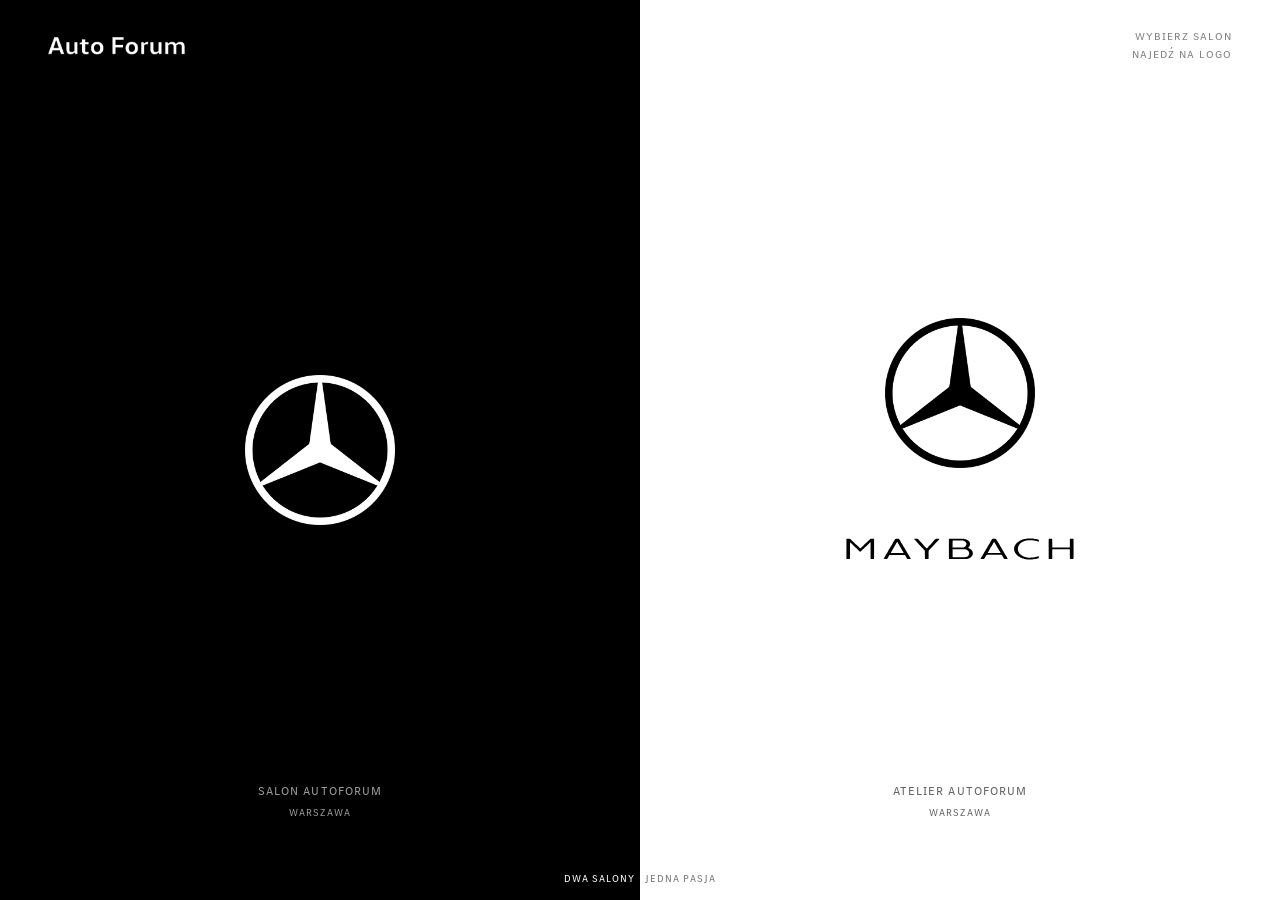
==== commit 6d8f6524: "Logo Update" ====
--- a/index.html
+++ b/index.html
@@ -6,6 +6,7 @@
   <title data-cms="landing.title">AUTOFORUM Warszawa — Mercedes-Benz × Mercedes-Maybach</title>
   <meta name="description" content="Dwa nowe salony Autoforum w Warszawie. Mercedes-Benz i Mercedes-Maybach. Wybierz świat, do którego chcesz wejść." data-cms-attr="content:landing.meta_description" />
 
+  <link rel="icon" type="image/png" href="assets/img/Mercedes-Logo.svg.png" />
   <link rel="stylesheet" href="css/common.css" />
   <link rel="stylesheet" href="css/landing.css" />
 </head>
@@ -55,7 +56,7 @@
                src="assets/img/Mercedes-Logo.svg.png"
                alt="Mercedes-Benz"
                data-cms-src="global.logo.mb_star" />
-          <span class="wordmark half-wordmark" aria-label="Maybach">Maybach</span>
+          <img class="wordmark half-wordmark" src="assets/img/maybach-wordmark.svg" alt="Maybach" />
         </div>
       </div>
 
--- a/css/common.css
+++ b/css/common.css
@@ -172,15 +172,20 @@
   filter: brightness(0) invert(1);    /* biała na czarnym tle */
 }
 
-/* Wordmark MAYBACH — stand-in tekstowy (docelowo oficjalny wektor od klienta) */
+/* Wordmark MAYBACH — oficjalny wektor (assets/img/maybach-wordmark.svg, czarny).
+   Wysokość = --wm (wysokość litery M); clear space 1 M z każdej strony = padding.
+   Na ciemnym tle: .wordmark--light → invert. */
 .wordmark {
-  display: inline-block;
-  font-family: var(--font-sub);
-  font-size: 15px;
-  letter-spacing: 0.24em;
-  text-transform: uppercase;
-  line-height: 1;
-  white-space: nowrap;
+  display: block;
+  height: var(--wm, 16px);
+  width: auto;
+  padding: var(--wm, 16px) var(--wm, 16px);
+  box-sizing: content-box;
+  max-width: 100%;
+}
+
+.wordmark--light {
+  filter: brightness(0) invert(1);
 }
 
 img,
--- a/css/landing.css
+++ b/css/landing.css
@@ -162,8 +162,8 @@
 }
 
 .half-wordmark {
-  font-size: 22px;
-  letter-spacing: 0.26em;
+  --wm: 22px;
+  filter: none;                      /* czarny wordmark na białej połowie */
 }
 
 .half-brand {
@@ -335,7 +335,7 @@
   .half--mb .half-logo__img { width: 90px; height: 90px; }
   .half--mh .half-logo__img { width: 90px; height: 90px; }
   .half-logo--mh { gap: 28px; }
-  .half-wordmark { font-size: 16px; }
+  .half-wordmark { --wm: 15px; }
 
   .split:hover .half:not(:hover) {
     flex: 1;
@@ -407,6 +407,6 @@
   .half--mb .half-logo__img { width: 74px; height: 74px; }
   .half--mh .half-logo__img { width: 74px; height: 74px; }
   .half-logo--mh { gap: 22px; }
-  .half-wordmark { font-size: 14px; }
+  .half-wordmark { --wm: 13px; }
   .landing-footer { bottom: 16px; padding: 0 18px; }
 }
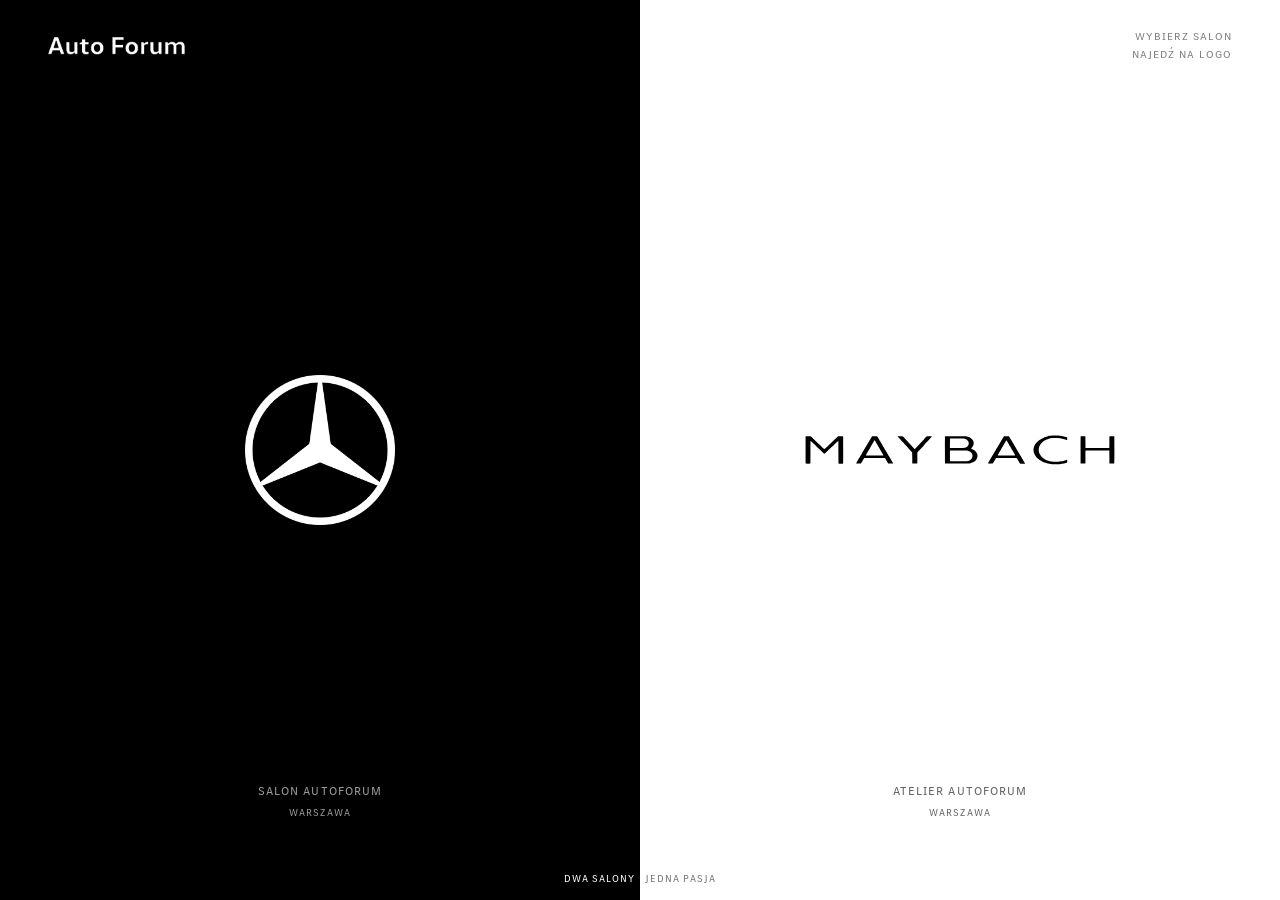
==== commit 3b1b1735: "Logo Update V2" ====
--- a/index.html
+++ b/index.html
@@ -52,11 +52,7 @@
 
       <div class="half-content">
         <div class="half-logo half-logo--mh">
-          <img class="half-logo__img brand-star"
-               src="assets/img/Mercedes-Logo.svg.png"
-               alt="Mercedes-Benz"
-               data-cms-src="global.logo.mb_star" />
-          <img class="wordmark half-wordmark" src="assets/img/maybach-wordmark.svg" alt="Maybach" />
+          <img class="wordmark half-wordmark" src="assets/img/maybach-wordmark.svg" alt="Mercedes-Maybach" />
         </div>
       </div>
 
--- a/css/landing.css
+++ b/css/landing.css
@@ -1,7 +1,7 @@
 /* ==========================================================================
    AUTOFORUM Landing — split screen Mercedes-Benz / Mercedes-Maybach
    Lewa: czarna (Mercedes-Benz), prawa: biała (Mercedes-Maybach) — paleta
-   Deep Black / Plain White wg brand manualu. Maybach = gwiazda + wordmark
+   Deep Black / Plain White wg brand manualu. Maybach = sam wordmark
    MAYBACH (signet nie występuje jako originator).
    ========================================================================== */
 
@@ -149,20 +149,9 @@
   object-fit: contain;
 }
 
-.half-logo--mh {
-  flex-direction: column;
-  gap: 48px;                         /* ¾ x przy gwieździe 64 px */
-}
-
-.half--mh .half-logo__img {
-  width: 150px;
-  height: 150px;
-  object-fit: contain;
-  filter: brightness(0);             /* flat black star na białym */
-}
-
+/* prawa połowa: tylko wordmark MAYBACH (bez gwiazdy) */
 .half-wordmark {
-  --wm: 22px;
+  --wm: 30px;
   filter: none;                      /* czarny wordmark na białej połowie */
 }
 
@@ -333,9 +322,7 @@
   }
 
   .half--mb .half-logo__img { width: 90px; height: 90px; }
-  .half--mh .half-logo__img { width: 90px; height: 90px; }
-  .half-logo--mh { gap: 28px; }
-  .half-wordmark { --wm: 15px; }
+  .half-wordmark { --wm: 18px; }
 
   .split:hover .half:not(:hover) {
     flex: 1;
@@ -405,8 +392,6 @@
     font-size: 10px;
   }
   .half--mb .half-logo__img { width: 74px; height: 74px; }
-  .half--mh .half-logo__img { width: 74px; height: 74px; }
-  .half-logo--mh { gap: 22px; }
-  .half-wordmark { --wm: 13px; }
+  .half-wordmark { --wm: 15px; }
   .landing-footer { bottom: 16px; padding: 0 18px; }
 }
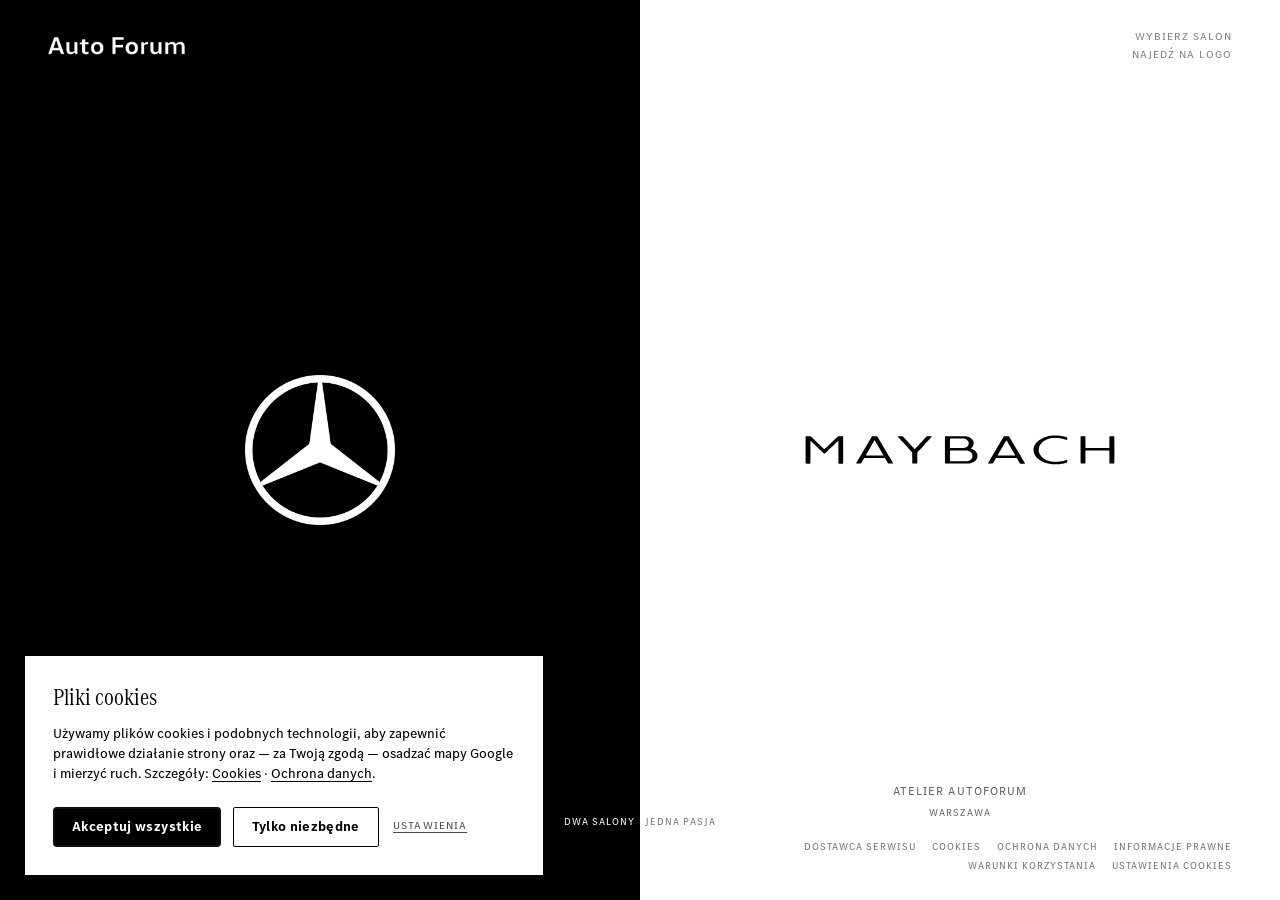
==== commit 33ef4a84: "cookie Update" ====
--- a/index.html
+++ b/index.html
@@ -68,9 +68,11 @@
 
   <footer class="landing-footer">
     <span class="ft-center"><span class="ft-lead" data-cms="landing.footer.lead">Dwa salony</span><span data-cms="landing.footer.tail"> · jedna pasja</span></span>
+  <nav class="legal-links ft-legal" aria-label="Informacje prawne"><a href="dostawca-serwisu.html">Dostawca serwisu</a><a href="cookies.html">Cookies</a><a href="ochrona-danych.html">Ochrona danych</a><a href="informacje-prawne.html">Informacje prawne</a><a href="warunki-korzystania.html">Warunki korzystania</a><a href="#" data-cookie-settings>Ustawienia cookies</a></nav>
   </footer>
 
   <script src="js/cms.js"></script>
   <script src="js/landing.js"></script>
+  <script src="js/cookies.js"></script>
 </body>
 </html>
--- a/css/common.css
+++ b/css/common.css
@@ -1053,3 +1053,469 @@
     font-size: 0.78rem;
   }
 }
+
+/* ----- Form consents (RODO info + zgody) ---------------------------------- */
+
+.af-hp {
+  position: absolute;
+  left: -9999px;
+  width: 1px;
+  height: 1px;
+  opacity: 0;
+}
+
+.af-consent {
+  grid-column: 1 / -1;
+  display: grid;
+  gap: 0.7rem;
+  margin-top: 0.4rem;
+}
+
+.af-consent__info {
+  font-family: var(--font-text);
+  font-size: 11px;
+  line-height: 1.5;
+  letter-spacing: 0;
+  opacity: 0.7;
+  margin: 0;
+}
+
+.af-consent__info a,
+.af-check a {
+  color: inherit;
+  text-decoration: underline;
+  text-underline-offset: 2px;
+}
+
+.af-check {
+  display: flex;
+  align-items: flex-start;
+  gap: 0.7rem;
+  font-family: var(--font-text);
+  font-size: 12px;
+  line-height: 1.45;
+  letter-spacing: 0;
+  cursor: pointer;
+}
+
+.af-check input {
+  -webkit-appearance: none;
+  appearance: none;
+  flex: 0 0 18px;
+  width: 18px;
+  height: 18px;
+  margin: 1px 0 0;
+  border: 1px solid currentColor;
+  border-radius: 2px;
+  background: transparent;
+  cursor: pointer;
+  position: relative;
+  transition: background 0.2s ease;
+}
+
+.af-check input:checked {
+  background: currentColor;
+}
+
+.af-check input:checked::after {
+  content: '';
+  position: absolute;
+  left: 5px;
+  top: 1px;
+  width: 5px;
+  height: 10px;
+  border: solid var(--check-mark, #fff);
+  border-width: 0 2px 2px 0;
+  transform: rotate(45deg);
+}
+
+.mh-page .af-check input:checked::after,
+.mb-page .af-check input:checked::after {
+  --check-mark: #fff;
+}
+
+.af-check input:focus-visible {
+  outline: 2px solid currentColor;
+  outline-offset: 2px;
+}
+
+.af-consent__note {
+  font-family: var(--font-text);
+  font-size: 11px;
+  line-height: 1.5;
+  letter-spacing: 0;
+  opacity: 0.5;
+  margin: 0;
+}
+
+.af-modal__error {
+  grid-column: 1 / -1;
+  font-family: var(--font-text);
+  font-size: 12px;
+  line-height: 1.5;
+  margin: 0.6rem 0 0;
+  padding: 0.7rem 0.9rem;
+  border: 1px solid currentColor;
+}
+
+.af-modal__error a {
+  color: inherit;
+  text-decoration: underline;
+}
+
+/* ----- Linki prawne w stopkach ------------------------------------------- */
+
+.legal-links {
+  display: flex;
+  flex-wrap: wrap;
+  gap: 0.4rem 1.2rem;
+  font: inherit;
+  letter-spacing: inherit;
+  text-transform: inherit;
+  color: inherit;
+}
+
+.mb-footer__bottom .legal-links,
+.mh-footer__bottom .legal-links {
+  flex-basis: 100%;
+  padding-top: 0.6rem;
+}
+
+.legal-links a {
+  color: inherit;
+  text-decoration: none;
+  transition: opacity 0.3s ease;
+}
+
+.legal-links a:hover {
+  text-decoration: underline;
+  text-underline-offset: 3px;
+}
+
+/* landing: dyskretny rząd po prawej w fixed stopce */
+.landing-footer {
+  flex-wrap: wrap;
+}
+
+.landing-footer .ft-legal {
+  flex-basis: 50%;
+  margin-left: 50%;
+  padding-left: 24px;
+  justify-content: flex-end;
+  gap: 0.3rem 1rem;
+  margin-top: 1.6rem;
+  font-size: 10px;
+}
+
+@media (max-width: 1024px) {
+  .landing-footer .ft-legal {
+    flex-basis: 100%;
+    margin-left: 0;
+    padding-left: 0;
+  }
+}
+
+@media (max-width: 640px) {
+  .landing-footer .ft-legal a:not([href="cookies.html"]):not([href="ochrona-danych.html"]) {
+    display: none;
+  }
+}
+
+/* ----- Baner cookies ------------------------------------------------------ */
+
+.cookie-banner {
+  position: fixed;
+  left: 24px;
+  bottom: 24px;
+  z-index: 900;
+  width: calc(100% - 48px);
+  max-width: 520px;
+  padding: 28px;
+  background: #fff;
+  color: #000;
+  border: 1px solid #000;
+  font-family: var(--font-text);
+  opacity: 0;
+  transform: translateY(16px);
+  pointer-events: none;
+  transition: opacity 0.3s ease, transform 0.3s ease;
+}
+
+.cookie-banner.is-open {
+  opacity: 1;
+  transform: none;
+  pointer-events: auto;
+}
+
+.cookie-banner__title {
+  font-family: var(--font-head-s);
+  font-weight: 400;
+  font-size: 24px;
+  line-height: 1.1;
+  letter-spacing: 0;
+  margin: 0 0 0.8rem;
+}
+
+.cookie-banner__text {
+  font-size: 14px;
+  line-height: 1.45;
+  margin: 0 0 1.4rem;
+}
+
+.cookie-banner__text a {
+  color: inherit;
+  text-decoration: underline;
+  text-underline-offset: 3px;
+}
+
+.cookie-banner__actions {
+  display: flex;
+  flex-wrap: wrap;
+  align-items: center;
+  gap: 0.7rem;
+}
+
+.cookie-banner__actions .btn {
+  font-size: 14px;
+  line-height: 1.3;
+  padding: 10px 18px;
+}
+
+.cookie-banner__link {
+  background: none;
+  border: 0;
+  padding: 0 0.2rem;
+  font-family: var(--font-text);
+  font-size: 11px;
+  letter-spacing: 0.1em;
+  text-transform: uppercase;
+  color: inherit;
+  cursor: pointer;
+  text-decoration: underline;
+  text-underline-offset: 3px;
+  opacity: 0.7;
+}
+
+.cookie-banner__link:hover {
+  opacity: 1;
+}
+
+.cookie-banner__settings {
+  display: grid;
+  gap: 0.7rem;
+  margin: 0 0 1.4rem;
+  padding: 1.1rem 0;
+  border-top: 1px solid rgba(0, 0, 0, 0.15);
+  border-bottom: 1px solid rgba(0, 0, 0, 0.15);
+}
+
+.cookie-cat {
+  position: relative;
+  display: flex;
+  align-items: center;
+  gap: 0.8rem;
+  font-size: 14px;
+  cursor: pointer;
+}
+
+.cookie-cat input {
+  position: absolute;
+  opacity: 0;
+  width: 0;
+  height: 0;
+}
+
+.cookie-cat__box {
+  flex: 0 0 18px;
+  width: 18px;
+  height: 18px;
+  border: 1px solid #000;
+  background: #fff;
+  position: relative;
+  transition: background 0.2s ease;
+}
+
+.cookie-cat input:checked + .cookie-cat__box {
+  background: #000;
+}
+
+.cookie-cat input:checked + .cookie-cat__box::after {
+  content: '';
+  position: absolute;
+  left: 5px;
+  top: 1px;
+  width: 5px;
+  height: 10px;
+  border: solid #fff;
+  border-width: 0 1.5px 1.5px 0;
+  transform: rotate(45deg);
+}
+
+.cookie-cat input:disabled ~ .cookie-cat__label {
+  opacity: 0.6;
+}
+
+.cookie-cat input:focus-visible + .cookie-cat__box {
+  outline: 1px solid #000;
+  outline-offset: 2px;
+}
+
+@media (max-width: 640px) {
+  .cookie-banner {
+    left: 0;
+    right: 0;
+    bottom: 0;
+    width: 100%;
+    max-width: none;
+    padding: 24px 22px calc(24px + env(safe-area-inset-bottom));
+    border-width: 1px 0 0;
+  }
+
+  .cookie-banner__actions .btn {
+    flex: 1 1 100%;
+  }
+}
+
+/* ----- Blokada mapy Google do czasu zgody --------------------------------- */
+
+.map-consent {
+  /* pod kartą adresową (.mb-map__card / .mh-map__card) */
+  position: absolute;
+  inset: 0;
+  z-index: 1;
+  display: flex;
+  flex-direction: column;
+  align-items: center;
+  justify-content: center;
+  gap: 1.2rem;
+  padding: 2rem;
+  text-align: center;
+  background: #f2f2f2;
+  color: #000;
+}
+
+.map-consent__text {
+  font-family: var(--font-text);
+  font-size: 15px;
+  line-height: 1.4;
+  max-width: 34ch;
+  margin: 0;
+}
+
+/* ----- CMS media: zdjęcie LUB wideo pod tym samym kluczem (cms.js) ------- */
+
+video.mb-hero__img,
+video.mh-hero__img,
+video.team-hero__img,
+video.mh-standin__img,
+video.cms-media-block__media,
+.cms-embed {
+  display: block;
+  width: 100%;
+  object-fit: cover;
+  background: #000;
+}
+
+video.mb-hero__img {
+  height: 100%;
+}
+
+.cms-embed {
+  position: relative;
+  overflow: hidden;
+}
+
+.cms-embed.mb-hero__img {
+  height: 100%;
+}
+
+.cms-embed.mh-hero__img,
+.cms-embed.team-hero__img,
+.cms-embed.mh-standin__img {
+  aspect-ratio: 16 / 9;
+}
+
+.cms-embed iframe {
+  position: absolute;
+  inset: 0;
+  width: 100%;
+  height: 100%;
+  border: 0;
+  pointer-events: none;
+}
+
+/* Wideo w tle (data-cms-bg) — pod treścią elementu */
+.cms-bg-video {
+  position: absolute;
+  inset: 0;
+  z-index: 0;
+  overflow: hidden;
+  pointer-events: none;
+}
+
+video.cms-bg-video,
+.cms-bg-video iframe {
+  width: 100%;
+  height: 100%;
+  object-fit: cover;
+  border: 0;
+}
+
+.cms-bg-video ~ * {
+  position: relative;
+  z-index: 1;
+}
+
+/* Blok "Media" (zdjęcie / wideo / YouTube) */
+.cms-media-block {
+  width: 100%;
+  padding: 0;
+  background: #fff;
+}
+
+.cms-media-block--contained {
+  max-width: 1440px;
+  margin: 0 auto;
+  padding: 4rem 6vw;
+}
+
+.cms-media-block__box {
+  position: relative;
+  width: 100%;
+  overflow: hidden;
+  background: #000;
+}
+
+.cms-media-block__box img,
+.cms-media-block__box video {
+  display: block;
+  width: 100%;
+  height: auto;
+}
+
+.cms-media-block__box--embed {
+  aspect-ratio: 16 / 9;
+}
+
+.cms-media-block__box--embed iframe {
+  position: absolute;
+  inset: 0;
+  width: 100%;
+  height: 100%;
+  border: 0;
+}
+
+.cms-media-block__caption {
+  display: block;
+  text-align: center;
+  margin: 1.5rem 6vw 3rem;
+}
+
+.cookie-banner [hidden] {
+  display: none !important;
+}
+
+.mb-map__card,
+.mh-map__card {
+  z-index: 2;
+}
